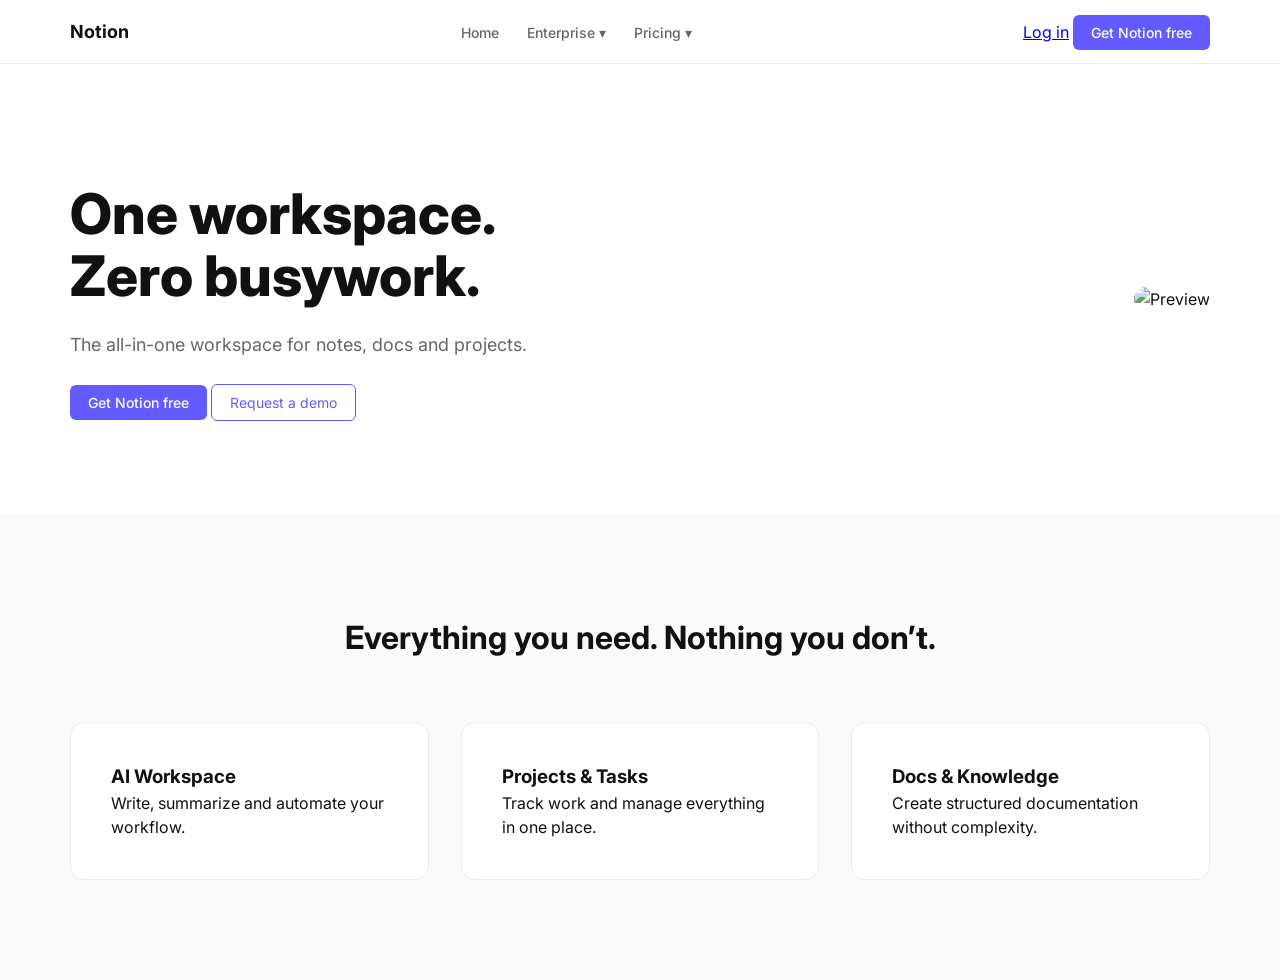
==== index.html @ 406bd85f "Task2-website clone" ====
<!DOCTYPE html>
<html lang="en">
<head>
  <meta charset="UTF-8">
  <title>SaaS Clone</title>
  <meta name="viewport" content="width=device-width, initial-scale=1.0">
  <link href="https://fonts.googleapis.com/css2?family=Inter:wght@400;500;600;700;800&display=swap" rel="stylesheet">
  <link rel="stylesheet" href="style.css">
</head>
<body>

<header class="navbar">
  <div class="container nav-wrapper">

    <div class="logo">Notion</div>

    <nav>
      <ul class="nav-links">

        <li><a href="#" class="active-link">Home</a></li>

        <!-- ENTERPRISE DROPDOWN -->
        <li class="dropdown">
          <a href="#">Enterprise ▾</a>

          <div class="mega-menu">
            <div class="mega-col">
              <h4>Enterprise Solutions</h4>
              <a href="#">Security & Compliance</a>
              <a href="#">Admin Controls</a>
              <a href="#">Advanced Permissions</a>
            </div>

            <div class="mega-col">
              <h4>Why Enterprise?</h4>
              <a href="#">Scalability</a>
              <a href="#">Integrations</a>
              <a href="#">Case Studies</a>
            </div>
          </div>
        </li>

        <!-- PRICING DROPDOWN -->
        <li class="dropdown">
          <a href="#">Pricing ▾</a>

          <div class="mega-menu small">
            <div class="mega-col">
              <a href="#">Free Plan</a>
              <a href="#">Plus Plan</a>
              <a href="#">Business Plan</a>
              <a href="#">Enterprise Plan</a>
            </div>
          </div>
        </li>

      </ul>
    </nav>

    <div class="nav-actions">
      <a href="#" class="login">Log in</a>
      <a href="#" class="btn-primary">Get Notion free</a>
    </div>

  </div>
</header>


<!-- HERO -->
<section class="hero">
  <div class="container hero-wrapper">

    <div class="hero-text">
      <h1>One workspace.<br>Zero busywork.</h1>
      <p>The all-in-one workspace for notes, docs and projects.</p>

      <div class="hero-buttons">
        <a href="#" class="btn-primary">Get Notion free</a>
        <a href="#" class="btn-outline">Request a demo</a>
      </div>
    </div>

    <div class="hero-image">
      <img src="https://via.placeholder.com/640x420" alt="Preview">
    </div>

  </div>
</section>


<!-- FEATURES -->
<section class="features">
  <div class="container">
    <h2 class="section-title">Everything you need. Nothing you don’t.</h2>

    <div class="feature-grid">

      <div class="card">
        <h3>AI Workspace</h3>
        <p>Write, summarize and automate your workflow.</p>
      </div>

      <div class="card">
        <h3>Projects & Tasks</h3>
        <p>Track work and manage everything in one place.</p>
      </div>

      <div class="card">
        <h3>Docs & Knowledge</h3>
        <p>Create structured documentation without complexity.</p>
      </div>

    </div>
  </div>
</section>

</body>
</html>
---- style.css ----
/* RESET */
* {
  margin: 0;
  padding: 0;
  box-sizing: border-box;
}

:root {
  --primary: #635bff;
  --text-dark: #111;
  --text-muted: #666;
}

body {
  font-family: 'Inter', sans-serif;
  color: var(--text-dark);
  background: #ffffff;
  line-height: 1.5;
}

.container {
  width: 92%;
  max-width: 1140px;
  margin: auto;
}

/* NAVBAR */
.navbar {
  padding: 18px 0;
  border-bottom: 1px solid #eee;
  background: #fff;
  position: sticky;
  top: 0;
  z-index: 1000;
}

.nav-wrapper {
  display: flex;
  justify-content: space-between;
  align-items: center;
}

.logo {
  font-weight: 700;
  font-size: 18px;
}

/* NAV LINKS */
.nav-links {
  list-style: none;
  display: flex;
  gap: 28px;
  position: relative;
}

.nav-links li {
  position: relative;
}

.nav-links a {
  text-decoration: none;
  font-size: 14px;
  color: var(--text-muted);
  font-weight: 500;
  transition: 0.3s ease;
}

.nav-links a:hover {
  color: var(--primary);
}

.active-link {
  color: var(--primary);
}

/* BUTTONS */
.btn-primary {
  background: var(--primary);
  color: #fff;
  padding: 9px 18px;
  font-size: 14px;
  border-radius: 6px;
  text-decoration: none;
  font-weight: 500;
  transition: 0.3s ease;
}

.btn-primary:hover {
  opacity: 0.9;
}

.btn-outline {
  border: 1px solid var(--primary);
  padding: 9px 18px;
  font-size: 14px;
  border-radius: 6px;
  text-decoration: none;
  color: var(--primary);
}

/* DROPDOWN */
.mega-menu {
  position: absolute;
  top: 35px;
  left: 0;
  background: #fff;
  padding: 30px 40px;
  border-radius: 18px;
  box-shadow: 0 30px 70px rgba(0,0,0,0.08);
  display: flex;
  gap: 60px;
  opacity: 0;
  visibility: hidden;
  transform: translateY(10px);
  transition: 0.3s ease;
  min-width: 420px;
  z-index: 1000;
}

.mega-menu.small {
  min-width: 240px;
  gap: 0;
}

.dropdown:hover .mega-menu {
  opacity: 1;
  visibility: visible;
  transform: translateY(0);
}

.mega-col {
  display: flex;
  flex-direction: column;
  gap: 12px;
}

.mega-col h4 {
  font-size: 12px;
  text-transform: uppercase;
  color: #999;
  margin-bottom: 10px;
}

.mega-col a {
  font-size: 14px;
  color: #333;
  text-decoration: none;
}

.mega-col a:hover {
  color: var(--primary);
  transform: translateX(3px);
  transition: 0.2s ease;
}

/* HERO */
.hero {
  padding: 120px 0 100px;
}

.hero-wrapper {
  display: flex;
  align-items: center;
  justify-content: space-between;
  gap: 60px;
}

.hero-text h1 {
  font-size: 56px;
  font-weight: 800;
  line-height: 1.1;
  margin-bottom: 24px;
}

.hero-text p {
  font-size: 18px;
  color: var(--text-muted);
  margin-bottom: 32px;
  max-width: 480px;
}

.hero-image img {
  width: 100%;
  max-width: 640px;
  border-radius: 16px;
}

/* FEATURES */
.features {
  padding: 100px 0;
  background: #fafafa;
}

.section-title {
  font-size: 32px;
  text-align: center;
  margin-bottom: 60px;
}

.feature-grid {
  display: grid;
  grid-template-columns: repeat(3, 1fr);
  gap: 32px;
}

.card {
  background: #fff;
  padding: 40px;
  border-radius: 14px;
  border: 1px solid #eee;
}

/* RESPONSIVE */
@media (max-width: 992px) {
  .hero-wrapper {
    flex-direction: column;
    text-align: center;
  }

  .feature-grid {
    grid-template-columns: repeat(2, 1fr);
  }
}

@media (max-width: 600px) {
  .feature-grid {
    grid-template-columns: 1fr;
  }

  .hero-text h1 {
    font-size: 36px;
  }

  .nav-links {
    display: none;
  }
}
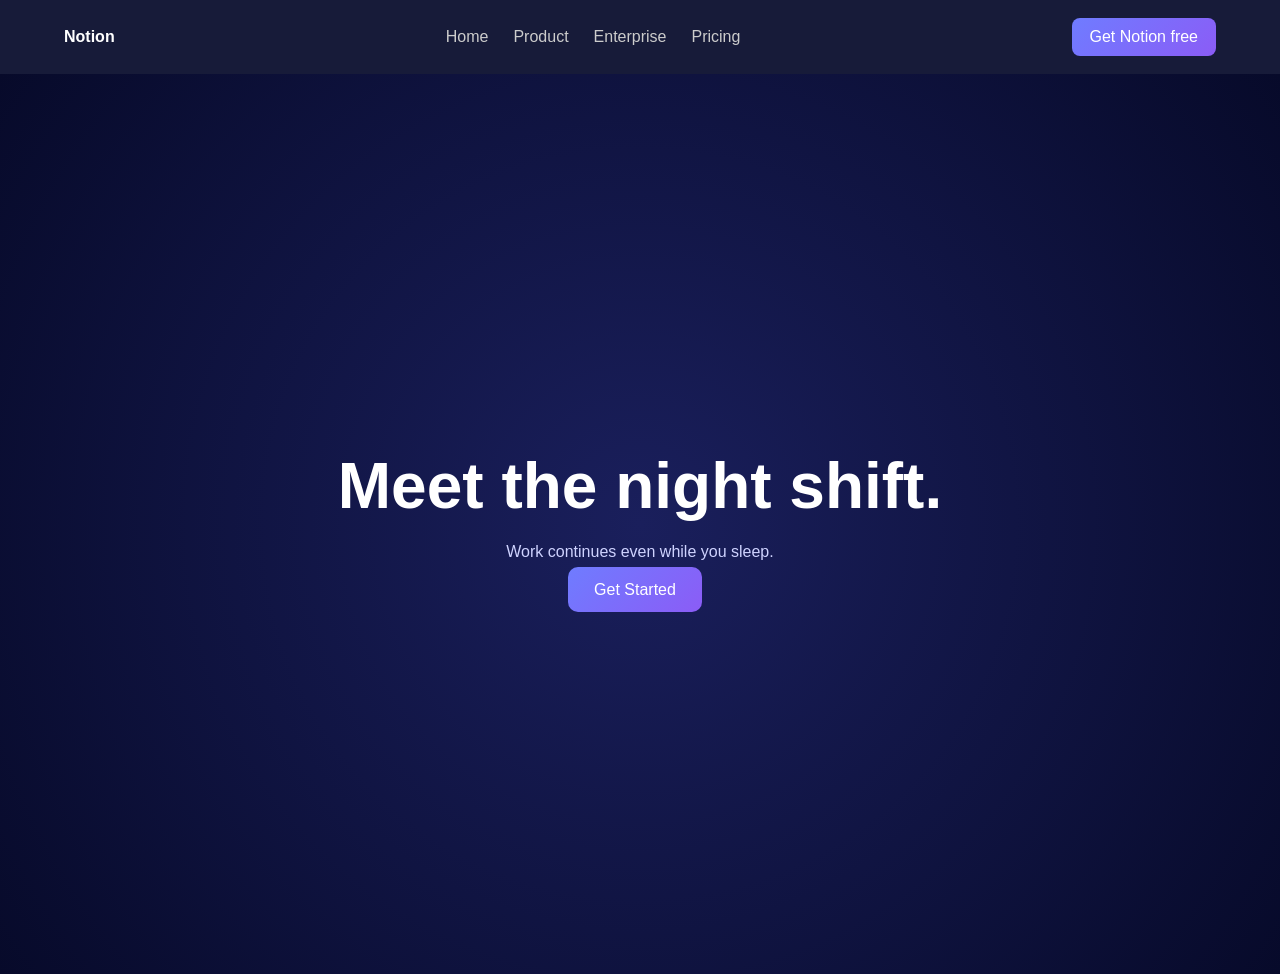
==== commit 507fb788: "added pages and improved pricing and product page" ====
--- a/index.html
+++ b/index.html
@@ -1,116 +1,33 @@
 <!DOCTYPE html>
-<html lang="en">
+<html>
 <head>
-  <meta charset="UTF-8">
-  <title>SaaS Clone</title>
-  <meta name="viewport" content="width=device-width, initial-scale=1.0">
-  <link href="https://fonts.googleapis.com/css2?family=Inter:wght@400;500;600;700;800&display=swap" rel="stylesheet">
+  <title>Home</title>
   <link rel="stylesheet" href="style.css">
 </head>
 <body>
 
 <header class="navbar">
   <div class="container nav-wrapper">
-
     <div class="logo">Notion</div>
 
-    <nav>
-      <ul class="nav-links">
+    <ul class="nav-links">
+      <li><a href="index.html">Home</a></li>
+      <li><a href="product.html">Product</a></li>
+      <li><a href="enterprise.html">Enterprise</a></li>
+      <li><a href="pricing.html">Pricing</a></li>
+      
+      
+    </ul>
 
-        <li><a href="#" class="active-link">Home</a></li>
-
-        <!-- ENTERPRISE DROPDOWN -->
-        <li class="dropdown">
-          <a href="#">Enterprise ▾</a>
-
-          <div class="mega-menu">
-            <div class="mega-col">
-              <h4>Enterprise Solutions</h4>
-              <a href="#">Security & Compliance</a>
-              <a href="#">Admin Controls</a>
-              <a href="#">Advanced Permissions</a>
-            </div>
-
-            <div class="mega-col">
-              <h4>Why Enterprise?</h4>
-              <a href="#">Scalability</a>
-              <a href="#">Integrations</a>
-              <a href="#">Case Studies</a>
-            </div>
-          </div>
-        </li>
-
-        <!-- PRICING DROPDOWN -->
-        <li class="dropdown">
-          <a href="#">Pricing ▾</a>
-
-          <div class="mega-menu small">
-            <div class="mega-col">
-              <a href="#">Free Plan</a>
-              <a href="#">Plus Plan</a>
-              <a href="#">Business Plan</a>
-              <a href="#">Enterprise Plan</a>
-            </div>
-          </div>
-        </li>
-
-      </ul>
-    </nav>
-
-    <div class="nav-actions">
-      <a href="#" class="login">Log in</a>
-      <a href="#" class="btn-primary">Get Notion free</a>
-    </div>
-
+    <a class="btn-nav">Get Notion free</a>
   </div>
 </header>
 
-
-<!-- HERO -->
-<section class="hero">
-  <div class="container hero-wrapper">
-
-    <div class="hero-text">
-      <h1>One workspace.<br>Zero busywork.</h1>
-      <p>The all-in-one workspace for notes, docs and projects.</p>
-
-      <div class="hero-buttons">
-        <a href="#" class="btn-primary">Get Notion free</a>
-        <a href="#" class="btn-outline">Request a demo</a>
-      </div>
-    </div>
-
-    <div class="hero-image">
-      <img src="https://via.placeholder.com/640x420" alt="Preview">
-    </div>
-
-  </div>
-</section>
-
-
-<!-- FEATURES -->
-<section class="features">
-  <div class="container">
-    <h2 class="section-title">Everything you need. Nothing you don’t.</h2>
-
-    <div class="feature-grid">
-
-      <div class="card">
-        <h3>AI Workspace</h3>
-        <p>Write, summarize and automate your workflow.</p>
-      </div>
-
-      <div class="card">
-        <h3>Projects & Tasks</h3>
-        <p>Track work and manage everything in one place.</p>
-      </div>
-
-      <div class="card">
-        <h3>Docs & Knowledge</h3>
-        <p>Create structured documentation without complexity.</p>
-      </div>
-
-    </div>
+<section class="dark-hero">
+  <div>
+    <h1>Meet the night shift.</h1>
+    <p>Work continues even while you sleep.</p>
+    <a class="btn-primary">Get Started</a>
   </div>
 </section>
 
--- a/style.css
+++ b/style.css
@@ -5,30 +5,31 @@
   box-sizing: border-box;
 }
 
+/* ROOT COLORS */
 :root {
-  --primary: #635bff;
-  --text-dark: #111;
+  --primary: #6f7cff;
+  --dark: #0b0f2f;
+  --text-light: #cfd3ff;
   --text-muted: #666;
 }
 
+/* BASE */
 body {
   font-family: 'Inter', sans-serif;
-  color: var(--text-dark);
-  background: #ffffff;
-  line-height: 1.5;
-}
-
+  background: #f9faff;
+}
+
+/* CONTAINER */
 .container {
-  width: 92%;
-  max-width: 1140px;
+  width: 90%;
+  max-width: 1200px;
   margin: auto;
 }
 
 /* NAVBAR */
 .navbar {
+  background: rgba(11,15,47,0.95);
   padding: 18px 0;
-  border-bottom: 1px solid #eee;
-  background: #fff;
   position: sticky;
   top: 0;
   z-index: 1000;
@@ -41,85 +42,53 @@
 }
 
 .logo {
+  color: #fff;
   font-weight: 700;
-  font-size: 18px;
-}
-
-/* NAV LINKS */
+}
+
 .nav-links {
+  display: flex;
+  gap: 25px;
   list-style: none;
-  display: flex;
-  gap: 28px;
+}
+
+.nav-links a {
+  color: #ccc;
+  text-decoration: none;
+  transition: 0.3s;
+}
+
+.nav-links a:hover {
+  color: #fff;
+}
+
+/* BUTTON */
+.btn-nav {
+  background: linear-gradient(135deg, #6f7cff, #8b5cf6);
+  padding: 10px 18px;
+  border-radius: 8px;
+  color: #fff;
+}
+
+/* DROPDOWN */
+.dropdown {
   position: relative;
 }
 
-.nav-links li {
-  position: relative;
-}
-
-.nav-links a {
-  text-decoration: none;
-  font-size: 14px;
-  color: var(--text-muted);
-  font-weight: 500;
-  transition: 0.3s ease;
-}
-
-.nav-links a:hover {
-  color: var(--primary);
-}
-
-.active-link {
-  color: var(--primary);
-}
-
-/* BUTTONS */
-.btn-primary {
-  background: var(--primary);
-  color: #fff;
-  padding: 9px 18px;
-  font-size: 14px;
-  border-radius: 6px;
-  text-decoration: none;
-  font-weight: 500;
-  transition: 0.3s ease;
-}
-
-.btn-primary:hover {
-  opacity: 0.9;
-}
-
-.btn-outline {
-  border: 1px solid var(--primary);
-  padding: 9px 18px;
-  font-size: 14px;
-  border-radius: 6px;
-  text-decoration: none;
-  color: var(--primary);
-}
-
-/* DROPDOWN */
 .mega-menu {
   position: absolute;
-  top: 35px;
+  top: 45px;
   left: 0;
   background: #fff;
-  padding: 30px 40px;
+  padding: 25px;
   border-radius: 18px;
-  box-shadow: 0 30px 70px rgba(0,0,0,0.08);
-  display: flex;
-  gap: 60px;
+  display: flex;
+  gap: 40px;
+  box-shadow: 0 30px 80px rgba(0,0,0,0.15);
   opacity: 0;
   visibility: hidden;
   transform: translateY(10px);
-  transition: 0.3s ease;
-  min-width: 420px;
-  z-index: 1000;
-}
-
-.mega-menu.small {
-  min-width: 240px;
-  gap: 0;
+  transition: 0.3s;
 }
 
 .dropdown:hover .mega-menu {
@@ -131,107 +100,305 @@
 .mega-col {
   display: flex;
   flex-direction: column;
-  gap: 12px;
+  gap: 10px;
 }
 
 .mega-col h4 {
   font-size: 12px;
-  text-transform: uppercase;
-  color: #999;
-  margin-bottom: 10px;
+  color: #888;
 }
 
 .mega-col a {
-  font-size: 14px;
+  display: flex;
+  align-items: center;
+  gap: 10px;
+  text-decoration: none;
   color: #333;
-  text-decoration: none;
+}
+
+.icon-box {
+  width: 28px;
+  height: 28px;
+  background: #f3f4ff;
+  border-radius: 8px;
+  display: flex;
+  justify-content: center;
+  align-items: center;
 }
 
 .mega-col a:hover {
   color: var(--primary);
-  transform: translateX(3px);
-  transition: 0.2s ease;
+}
+
+.mega-col a:hover .icon-box {
+  background: var(--primary);
+  color: #fff;
 }
 
 /* HERO */
-.hero {
-  padding: 120px 0 100px;
-}
-
-.hero-wrapper {
+.dark-hero {
+  height: 100vh;
+  background: radial-gradient(circle at center, #1a1f5c, #070a2a);
   display: flex;
   align-items: center;
-  justify-content: space-between;
-  gap: 60px;
-}
-
-.hero-text h1 {
-  font-size: 56px;
-  font-weight: 800;
-  line-height: 1.1;
-  margin-bottom: 24px;
-}
-
-.hero-text p {
+  justify-content: center;
+  text-align: center;
+  color: #fff;
+}
+
+.dark-hero h1 {
+  font-size: 64px;
+}
+
+.dark-hero p {
+  margin: 20px 0;
+  color: var(--text-light);
+}
+
+.btn-primary {
+  background: linear-gradient(135deg, #6f7cff, #8b5cf6);
+  padding: 14px 26px;
+  border-radius: 10px;
+  color: #fff;
+  margin-right: 10px;
+}
+
+.btn-secondary {
+  background: rgba(255,255,255,0.1);
+  padding: 14px 26px;
+  border-radius: 10px;
+  color: #fff;
+}
+
+/* PAGE HERO */
+.page-hero {
+  padding: 100px 0;
+  text-align: center;
+}
+
+.page-hero h1 {
+  font-size: 48px;
+}
+
+.page-hero p {
+  color: var(--text-muted);
+}
+
+/* GRID */
+.grid {
+  display: grid;
+  grid-template-columns: repeat(3,1fr);
+  gap: 30px;
+  padding: 60px 0;
+}
+
+.card {
+  padding: 30px;
+  background: #fff;
+  border-radius: 16px;
+  box-shadow: 0 10px 30px rgba(0,0,0,0.05);
+  transition: 0.3s;
+}
+
+.card:hover {
+  transform: translateY(-6px);
+}
+
+/* PRICING */
+.pricing-grid {
+  grid-template-columns: repeat(4,1fr);
+}
+
+/* ENTERPRISE */
+.enterprise {
+  padding: 120px 0;
+  text-align: center;
+}
+
+.enterprise h1 {
+  font-size: 52px;
+}
+
+.enterprise p {
+  color: var(--text-muted);
+  margin: 20px 0;
+}
+
+.btn-dark {
+  background: #333;
+  color: #fff;
+  padding: 12px 22px;
+  border-radius: 8px;
+}
+
+/* RESPONSIVE */
+@media(max-width:768px){
+  .grid,
+  .pricing-grid{
+    grid-template-columns:1fr;
+  }
+
+  .nav-links {
+    display: none;
+  }
+}
+
+/* PRICING GRID */
+.pricing-grid {
+  display: grid;
+  grid-template-columns: repeat(4, 1fr);
+  gap: 30px;
+  padding: 60px 0;
+}
+
+/* CARD */
+.pricing-card {
+  background: #fff;
+  padding: 35px;
+  border-radius: 18px;
+  text-align: center;
+  box-shadow: 0 10px 40px rgba(0,0,0,0.05);
+  position: relative;
+  transition: 0.3s;
+}
+
+.pricing-card:hover {
+  transform: translateY(-8px);
+  box-shadow: 0 25px 70px rgba(111,124,255,0.2);
+}
+
+/* PRICE */
+.pricing-card h2 {
+  font-size: 32px;
+  margin: 15px 0;
+}
+
+.pricing-card h2 span {
+  font-size: 14px;
+  color: #666;
+}
+
+/* LIST */
+.pricing-card ul {
+  list-style: none;
+  margin: 20px 0;
+}
+
+.pricing-card li {
+  margin: 10px 0;
+  color: #555;
+}
+
+/* BUTTONS */
+.btn-outline {
+  border: 1px solid #6f7cff;
+  color: #6f7cff;
+  padding: 10px 20px;
+  border-radius: 8px;
+  text-decoration: none;
+  display: inline-block;
+}
+
+.btn-outline:hover {
+  background: #6f7cff;
+  color: #fff;
+}
+
+/* HIGHLIGHT CARD */
+.highlight {
+  border: 2px solid #6f7cff;
+  transform: scale(1.05);
+}
+
+/* BADGE */
+.badge {
+  position: absolute;
+  top: -10px;
+  right: 20px;
+  background: #6f7cff;
+  color: #fff;
+  padding: 5px 10px;
+  font-size: 12px;
+  border-radius: 6px;
+}
+
+/* RESPONSIVE */
+@media(max-width:768px){
+  .pricing-grid {
+    grid-template-columns: 1fr;
+  }
+
+  .highlight {
+    transform: scale(1);
+  }
+}
+
+/* PRODUCT HERO */
+.product-hero {
+  padding: 120px 0;
+  text-align: center;
+  background: linear-gradient(to bottom, #eef1ff, #ffffff);
+}
+
+.product-hero h1 {
+  font-size: 52px;
+  margin-bottom: 15px;
+}
+
+.product-hero p {
+  color: #666;
   font-size: 18px;
-  color: var(--text-muted);
-  margin-bottom: 32px;
-  max-width: 480px;
-}
-
-.hero-image img {
-  width: 100%;
-  max-width: 640px;
-  border-radius: 16px;
-}
-
-/* FEATURES */
-.features {
-  padding: 100px 0;
-  background: #fafafa;
-}
-
-.section-title {
-  font-size: 32px;
-  text-align: center;
-  margin-bottom: 60px;
-}
-
-.feature-grid {
+  margin-bottom: 25px;
+}
+
+/* PRODUCT GRID */
+.product-grid {
   display: grid;
   grid-template-columns: repeat(3, 1fr);
-  gap: 32px;
-}
-
-.card {
+  gap: 30px;
+  padding: 80px 0;
+}
+
+.product-card {
   background: #fff;
-  padding: 40px;
-  border-radius: 14px;
-  border: 1px solid #eee;
+  padding: 35px;
+  border-radius: 18px;
+  box-shadow: 0 10px 30px rgba(0,0,0,0.05);
+  transition: 0.3s;
+}
+
+.product-card:hover {
+  transform: translateY(-8px);
+  box-shadow: 0 25px 60px rgba(111,124,255,0.2);
+}
+
+.product-card h3 {
+  margin-bottom: 10px;
+}
+
+.product-card p {
+  color: #666;
+}
+
+/* CTA */
+.product-cta {
+  padding: 100px 0;
+  text-align: center;
+  background: #f5f7ff;
+}
+
+.product-cta h2 {
+  font-size: 36px;
+  margin-bottom: 20px;
 }
 
 /* RESPONSIVE */
-@media (max-width: 992px) {
-  .hero-wrapper {
-    flex-direction: column;
-    text-align: center;
-  }
-
-  .feature-grid {
-    grid-template-columns: repeat(2, 1fr);
-  }
-}
-
-@media (max-width: 600px) {
-  .feature-grid {
+@media (max-width: 768px) {
+  .product-grid {
     grid-template-columns: 1fr;
   }
 
-  .hero-text h1 {
+  .product-hero h1 {
     font-size: 36px;
   }
-
-  .nav-links {
-    display: none;
-  }
 }
